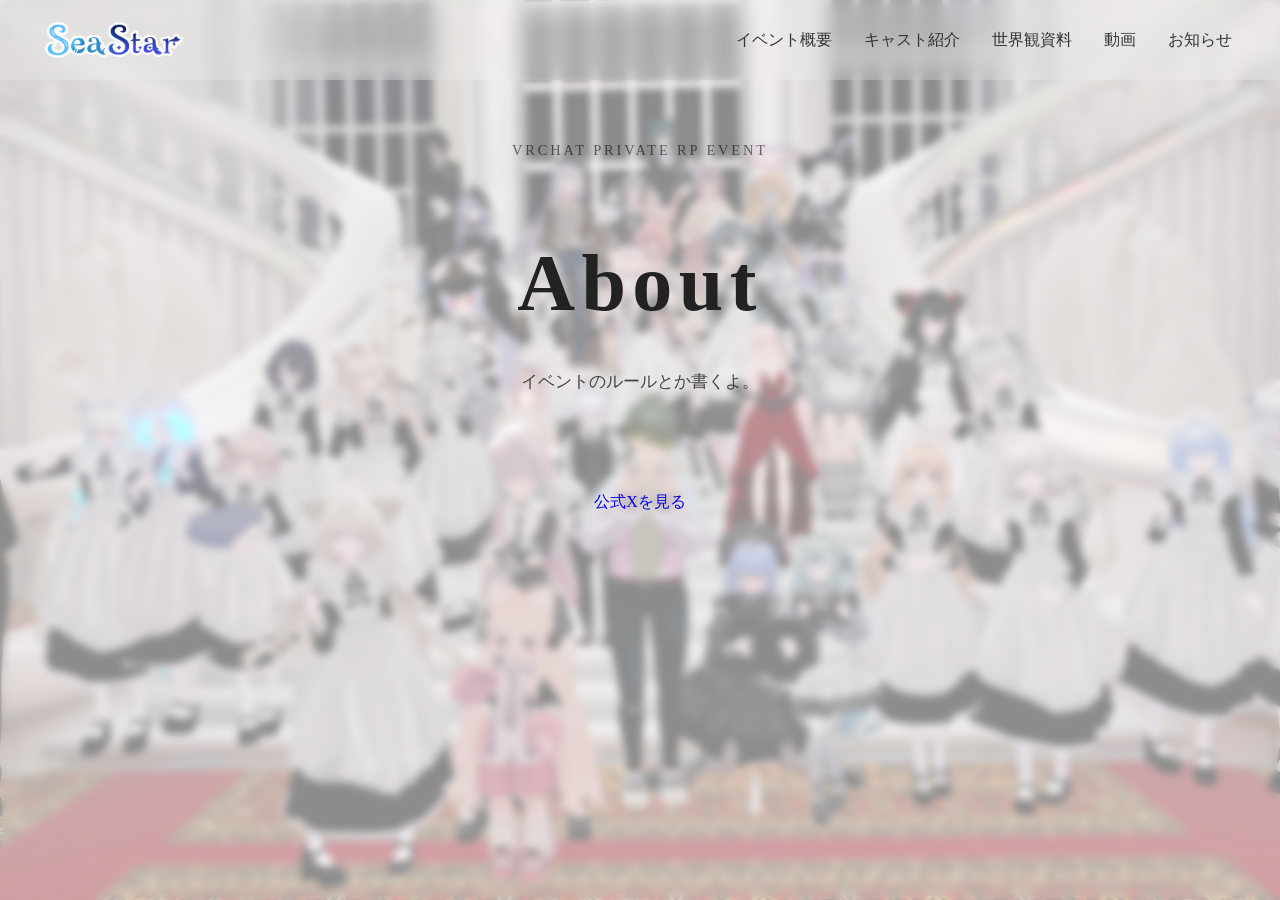
==== about.html @ 802ead3b "仮ページ追加" ====
<!doctype html>
<html lang="ja">
  <head>
    <meta charset="UTF-8" />
    <meta name="viewport" content="width=device-width, initial-scale=1.0" />

    <title>About | SeaStar</title>

    <link rel="stylesheet" href="css/style.css" />
    <link rel="stylesheet" href="css/header.css" />
    <link rel="stylesheet" href="css/button.css" />
    <link rel="stylesheet" href="css/info.css" />
  </head>

  <body>
    <!-- Header -->
    <header id="header"></header>

    <!-- Info -->
    <section class="info">
      <div class="info__overlay">
        <div class="info__content">
          <p class="info__catch">VRChat Private RP Event</p>

          <h1 class="info__title">About</h1>

          <p class="info__description">イベントのルールとか書くよ。</p>

          <div class="info__post">
            <blockquote class="twitter-tweet">
              <a href="https://x.com/VRC_SeaStar/status/投稿ID"></a>
            </blockquote>
          </div>

          <div class="info__button">
            <a
              href="https://x.com/VRC_SeaStar"
              class="button"
              target="_blank"
              rel="noopener noreferrer"
            >
              公式Xを見る
            </a>
          </div>
        </div>
      </div>
    </section>

    <script src="js/load-header.js"></script>
  </body>
</html>
---- css/style.css ----
@charset "UTF-8";
*,
*::before,
*::after {
  box-sizing: border-box;
}

body {
  margin: 0;
}

.hero {
  min-height: 100vh;
  min-height: 100svh;
  position: relative;
  overflow: hidden;
  display: flex;
  justify-content: center;
  align-items: center;
  /* 背景画像 */
}
.hero::before {
  content: "";
  position: absolute;
  inset: 0;
  background: url("../assets/back.png") center center/cover no-repeat;
  transform: scale(1.03);
  filter: brightness(0.95) saturate(0.85);
  will-change: transform;
}
.hero {
  /* 全体に白いベール */
}
.hero::after {
  content: "";
  position: absolute;
  inset: 0;
  background: linear-gradient(to bottom, rgba(255, 255, 255, 0.28), rgba(255, 255, 255, 0.18), rgba(255, 255, 255, 0.28));
  z-index: 0;
}
.hero__overlay {
  position: relative;
  z-index: 1;
  width: 100%;
  height: 100%;
  display: flex;
  justify-content: center;
  align-items: center;
  padding: clamp(1.5rem, 4vw, 3rem);
  background: rgba(255, 255, 255, 0.08);
}
.hero {
  /* ガラスカード */
}
.hero__content {
  width: min(90%, 760px);
  text-align: center;
  padding: clamp(2rem, 5vw, 4rem);
  border-radius: 28px;
  background: rgba(255, 255, 255, 0.35);
  backdrop-filter: blur(4px);
  -webkit-backdrop-filter: blur(4px);
  border: 1px solid rgba(255, 255, 255, 0.55);
  box-shadow: 0 20px 60px rgba(0, 0, 0, 0.12), inset 0 1px rgba(255, 255, 255, 0.75);
}
.hero {
  /* キャッチ */
}
.hero__catch {
  margin-bottom: 2rem;
  color: rgba(40, 40, 40, 0.75);
  font-size: clamp(0.8rem, 1.5vw, 1rem);
  letter-spacing: 0.35em;
  text-transform: uppercase;
}
.hero {
  /* ロゴ */
}
.hero__logo {
  display: block;
  width: min(100%, 600px);
  margin: 0 auto 2rem;
  height: auto;
  -o-object-fit: contain;
     object-fit: contain;
  filter: drop-shadow(0 10px 25px rgba(0, 0, 0, 0.18));
}
.hero {
  /* 説明 */
}
.hero__description {
  margin-bottom: 3rem;
  color: #444;
  font-size: clamp(1rem, 2vw, 1.25rem);
  line-height: 2;
  font-weight: 500;
}
.hero {
  /* ボタン */
}
.hero__buttons {
  display: flex;
  justify-content: center;
  gap: 1rem;
  flex-wrap: wrap;
}
@media (max-width: 600px) {
  .hero__buttons {
    flex-direction: column;
    align-items: center;
  }
}
.hero {
  /* Scroll */
}
.hero__scroll {
  position: absolute;
  left: 50%;
  bottom: 2rem;
  transform: translateX(-50%);
  color: rgba(255, 255, 255, 0.95);
  font-size: 0.8rem;
  letter-spacing: 0.35em;
  text-transform: uppercase;
  text-shadow: 0 2px 10px rgba(0, 0, 0, 0.2);
  z-index: 2;
  animation: float 2.5s ease-in-out infinite;
}

@keyframes float {
  0%, 100% {
    transform: translate(-50%, 0);
  }
  50% {
    transform: translate(-50%, 8px);
  }
}
@media (max-width: 768px) {
  .hero__content {
    width: 92%;
    padding: 2rem;
    border-radius: 20px;
  }
  .hero__logo {
    width: min(100%, 320px);
  }
  .hero__description {
    line-height: 1.8;
  }
  .hero__scroll {
    bottom: 1rem;
  }
}/*# sourceMappingURL=style.css.map */
---- css/header.css ----
.header {
  position: fixed;
  top: 0;
  left: 0;
  width: 100%;
  height: 80px;
  padding: 0 3rem 0 0rem;
  display: flex;
  justify-content: space-between;
  align-items: center;
  z-index: 10;
  background: rgba(255, 255, 255, 0.2);
  backdrop-filter: blur(10px);
}
.header__logo {
  display: flex;
  align-items: center;
  height: 80px;
  overflow: hidden;
  text-decoration: none;
}
.header__logo img {
  width: 220px;
  height: auto;
  display: block;
}
.header__nav ul {
  display: flex;
  gap: 2rem;
  margin: 0;
  padding: 0;
  list-style: none;
}
.header__nav a {
  color: #333;
  text-decoration: none;
  transition: 0.3s;
}
.header__nav a:hover {
  opacity: 0.6;
}
.header__menu {
  display: none;
  width: 40px;
  height: 40px;
  padding: 0;
  border: none;
  background: none;
  flex-direction: column;
  justify-content: center;
  align-items: center;
  gap: 6px;
  cursor: pointer;
}
.header__menu span {
  display: block;
  width: 28px;
  height: 2px;
  background: #333;
  transition: 0.3s;
}

@media (max-width: 768px) {
  .header {
    padding: 0 1rem;
  }
  .header__nav {
    display: block;
    position: absolute;
    top: 0;
    right: 0;
    width: 260px;
    height: 100vh;
    background: rgba(255, 255, 255, 0.95);
    backdrop-filter: blur(10px);
    transform: translateX(100%);
    transition: transform 0.3s ease;
    z-index: 9;
  }
  .header__nav.is-open {
    transform: translateX(0);
  }
  .header__nav ul {
    display: flex;
    flex-direction: column;
    gap: 0;
    margin: 80px 0 0;
    padding: 0;
  }
  .header__nav li {
    text-align: left;
  }
  .header__nav a {
    display: block;
    padding: 1rem 2rem;
  }
  .header__menu {
    display: flex;
    z-index: 11;
  }
}/*# sourceMappingURL=header.css.map */
---- css/button.css ----
.button {
  display: inline-flex;
  align-items: center;
  justify-content: center;
  min-width: 180px;
  padding: 0.9rem 2rem;
  border-radius: 999px;
  text-decoration: none;
  transition: transform 0.25s ease, opacity 0.25s ease;
  min-height: 44px;
}
.button--primary {
  background: #ffffff;
  color: #111;
}
.button--primary:hover {
  transform: translateY(-2px);
}
@media (max-width: 600px) {
  .button {
    width: 100%;
    max-width: 320px;
    min-width: unset;
  }
  .button:active {
    transform: scale(0.98);
  }
  .button--primary:hover {
    transform: none;
  }
}/*# sourceMappingURL=button.css.map */
---- css/info.css ----
*,
*::before,
*::after {
  box-sizing: border-box;
}

body {
  margin: 0;
}

.info {
  min-height: 100vh;
  min-height: 100svh;
  position: relative;
  background: url("../assets/back.png") center/cover no-repeat fixed;
}
.info__overlay {
  min-height: inherit;
  display: flex;
  justify-content: center;
  background: rgba(255, 255, 255, 0.55);
  backdrop-filter: blur(4px);
}
.info__content {
  width: min(1200px, 92%);
  padding: 8rem 0;
  display: flex;
  flex-direction: column;
  align-items: center;
}
.info__catch {
  margin-bottom: 0.75rem;
  font-size: 0.9rem;
  font-weight: 500;
  letter-spacing: 0.2em;
  text-transform: uppercase;
  color: rgba(0, 0, 0, 0.55);
}
.info__title {
  margin-bottom: 1.25rem;
  font-size: clamp(2.8rem, 7vw, 5rem);
  font-weight: 700;
  letter-spacing: 0.08em;
  color: #222;
}
.info__description {
  max-width: 640px;
  margin-bottom: 4rem;
  font-size: 1.05rem;
  line-height: 1.9;
  text-align: center;
  color: rgba(0, 0, 0, 0.7);
}
.info__timeline {
  width: 100%;
  max-width: 720px;
  padding: 2rem;
  border: 1px solid rgba(255, 255, 255, 0.6);
  border-radius: 24px;
  background: rgba(255, 255, 255, 0.45);
  backdrop-filter: blur(18px);
  -webkit-backdrop-filter: blur(18px);
  box-shadow: 0 12px 40px rgba(0, 0, 0, 0.08);
  display: flex;
  justify-content: center;
}
.info .twitter-timeline {
  width: 100% !important;
}

@media (max-width: 768px) {
  .info__post {
    width: 100%;
    max-width: 560px;
    display: flex;
    justify-content: center;
  }
  .info__button {
    margin-top: 2rem;
  }
  .info .twitter-tweet {
    width: 100% !important;
  }
}/*# sourceMappingURL=info.css.map */
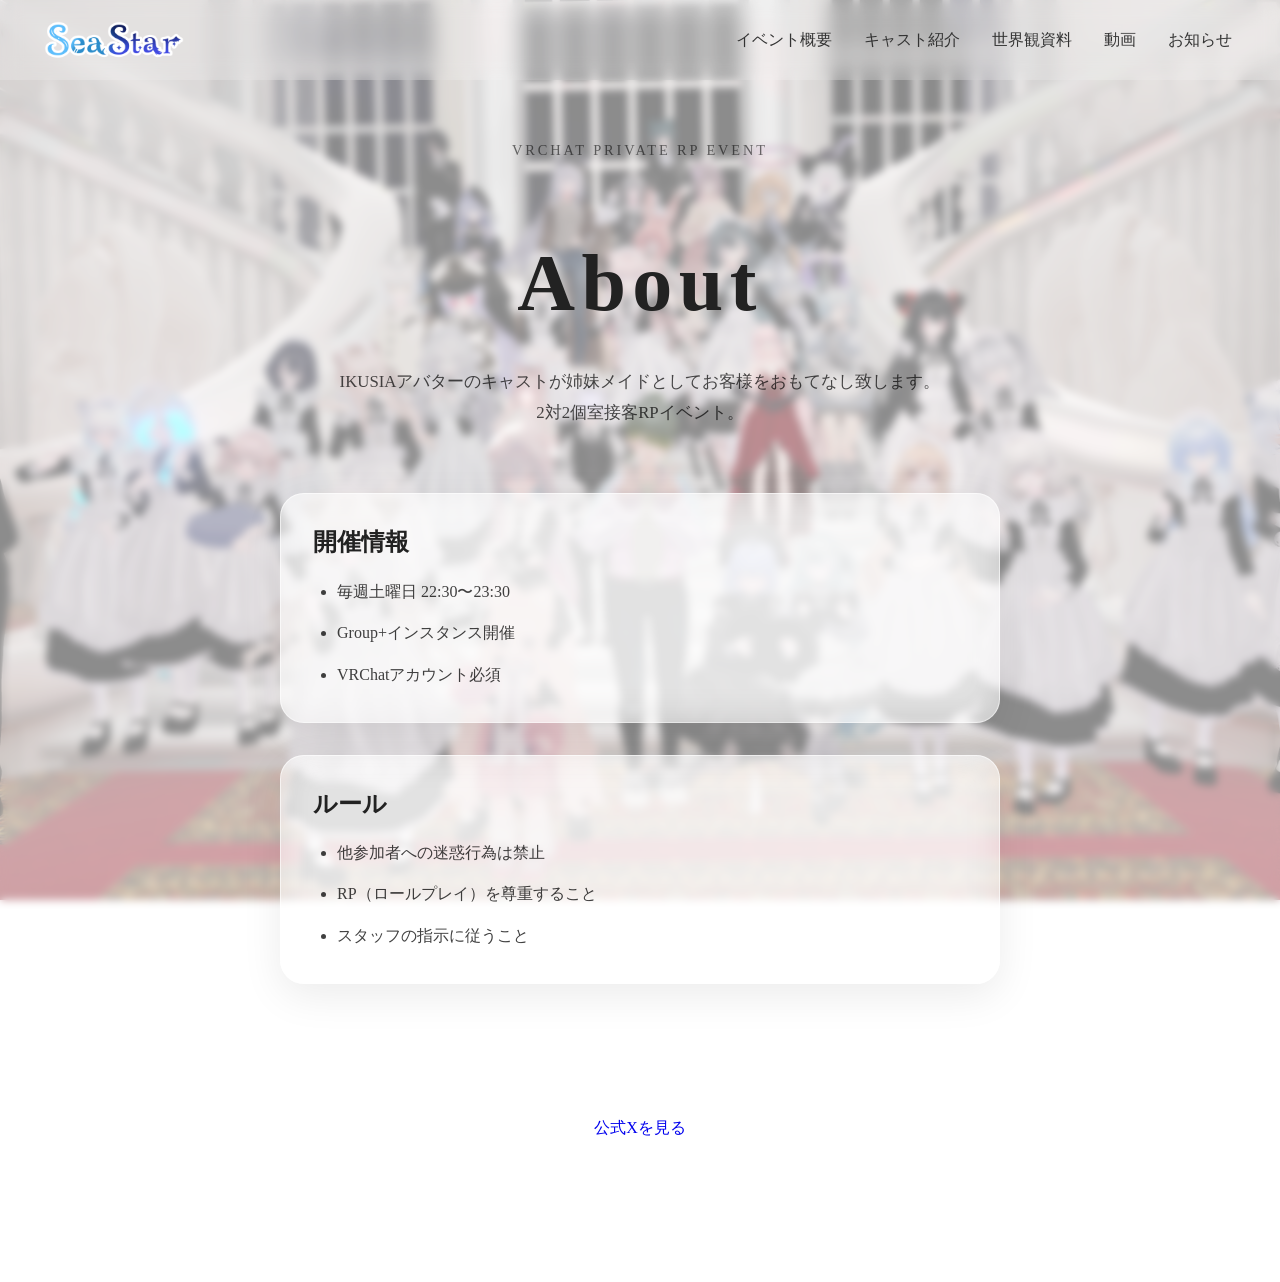
==== commit 874e7d66: "1期生追加 微修正" ====
--- a/about.html
+++ b/about.html
@@ -9,30 +9,53 @@
     <link rel="stylesheet" href="css/style.css" />
     <link rel="stylesheet" href="css/header.css" />
     <link rel="stylesheet" href="css/button.css" />
-    <link rel="stylesheet" href="css/info.css" />
+    <link rel="stylesheet" href="css/about.css" />
   </head>
 
   <body>
-    <!-- Header -->
     <header id="header"></header>
 
-    <!-- Info -->
-    <section class="info">
-      <div class="info__overlay">
-        <div class="info__content">
-          <p class="info__catch">VRChat Private RP Event</p>
+    <section class="about">
+      <div class="about__overlay">
+        <div class="about__content">
+          <p class="about__catch">VRChat Private RP Event</p>
 
-          <h1 class="info__title">About</h1>
+          <h1 class="about__title">About</h1>
 
-          <p class="info__description">イベントのルールとか書くよ。</p>
+          <p class="about__description">
+            IKUSIAアバターのキャストが姉妹メイドとしてお客様をおもてなし致します。<br />
+            2対2個室接客RPイベント。
+          </p>
 
-          <div class="info__post">
+          <!-- 開催情報 -->
+          <div class="about__block">
+            <h2>開催情報</h2>
+            <ul>
+              <li>毎週土曜日 22:30〜23:30</li>
+              <li>Group+インスタンス開催</li>
+              <li>VRChatアカウント必須</li>
+            </ul>
+          </div>
+
+          <!-- ルール -->
+          <div class="about__block">
+            <h2>ルール</h2>
+            <ul>
+              <li>他参加者への迷惑行為は禁止</li>
+              <li>RP（ロールプレイ）を尊重すること</li>
+              <li>スタッフの指示に従うこと</li>
+            </ul>
+          </div>
+
+          <!-- X埋め込み -->
+          <div class="about__post">
             <blockquote class="twitter-tweet">
               <a href="https://x.com/VRC_SeaStar/status/投稿ID"></a>
             </blockquote>
           </div>
 
-          <div class="info__button">
+          <!-- ボタン -->
+          <div class="about__button">
             <a
               href="https://x.com/VRC_SeaStar"
               class="button"
--- a/css/about.css
+++ b/css/about.css
@@ -0,0 +1,129 @@
+*,
+*::before,
+*::after {
+  box-sizing: border-box;
+}
+
+body {
+  margin: 0;
+}
+
+.about {
+  min-height: 100vh;
+  min-height: 100svh;
+  position: relative;
+  background: url("../assets/back.png") center/cover no-repeat fixed;
+}
+.about__overlay {
+  min-height: inherit;
+  display: flex;
+  justify-content: center;
+  background: rgba(255, 255, 255, 0.55);
+  backdrop-filter: blur(4px);
+}
+.about__content {
+  width: min(1200px, 92%);
+  padding: 8rem 0;
+  display: flex;
+  flex-direction: column;
+  align-items: center;
+}
+.about__catch {
+  margin-bottom: 0.75rem;
+  font-size: 0.9rem;
+  font-weight: 500;
+  letter-spacing: 0.2em;
+  text-transform: uppercase;
+  color: rgba(0, 0, 0, 0.55);
+}
+.about__title {
+  margin-bottom: 1.25rem;
+  font-size: clamp(2.8rem, 7vw, 5rem);
+  font-weight: 700;
+  letter-spacing: 0.08em;
+  color: #222;
+}
+.about__description {
+  max-width: 640px;
+  margin-bottom: 4rem;
+  font-size: 1.05rem;
+  line-height: 1.9;
+  text-align: center;
+  color: rgba(0, 0, 0, 0.7);
+}
+.about__block {
+  width: 100%;
+  max-width: 720px;
+  margin-bottom: 2rem;
+  padding: 2rem;
+  border: 1px solid rgba(255, 255, 255, 0.6);
+  border-radius: 24px;
+  background: rgba(255, 255, 255, 0.45);
+  backdrop-filter: blur(18px);
+  -webkit-backdrop-filter: blur(18px);
+  box-shadow: 0 12px 40px rgba(0, 0, 0, 0.08);
+}
+.about__block h2 {
+  margin: 0 0 1.2rem;
+  font-size: 1.5rem;
+  color: #222;
+}
+.about__block ul {
+  margin: 0;
+  padding-left: 1.5rem;
+}
+.about__block ul li {
+  margin-bottom: 0.8rem;
+  line-height: 1.8;
+  color: rgba(0, 0, 0, 0.75);
+}
+.about__block ul li:last-child {
+  margin-bottom: 0;
+}
+.about__post {
+  width: 100%;
+  max-width: 720px;
+  margin-top: 1rem;
+  display: flex;
+  justify-content: center;
+}
+.about__button {
+  margin-top: 2.5rem;
+}
+.about .twitter-tweet,
+.about .twitter-timeline {
+  width: 100% !important;
+}
+
+@media (max-width: 768px) {
+  .about__content {
+    padding: 6rem 0 4rem;
+  }
+  .about__description {
+    margin-bottom: 3rem;
+    font-size: 1rem;
+    line-height: 1.8;
+  }
+  .about__block {
+    padding: 1.5rem;
+  }
+  .about__block h2 {
+    font-size: 1.3rem;
+  }
+  .about__block ul {
+    padding-left: 1.25rem;
+  }
+  .about__block ul li {
+    font-size: 0.95rem;
+  }
+  .about__post {
+    width: 100%;
+    max-width: 560px;
+  }
+  .about__button {
+    margin-top: 2rem;
+  }
+  .about .twitter-tweet {
+    width: 100% !important;
+  }
+}/*# sourceMappingURL=about.css.map */
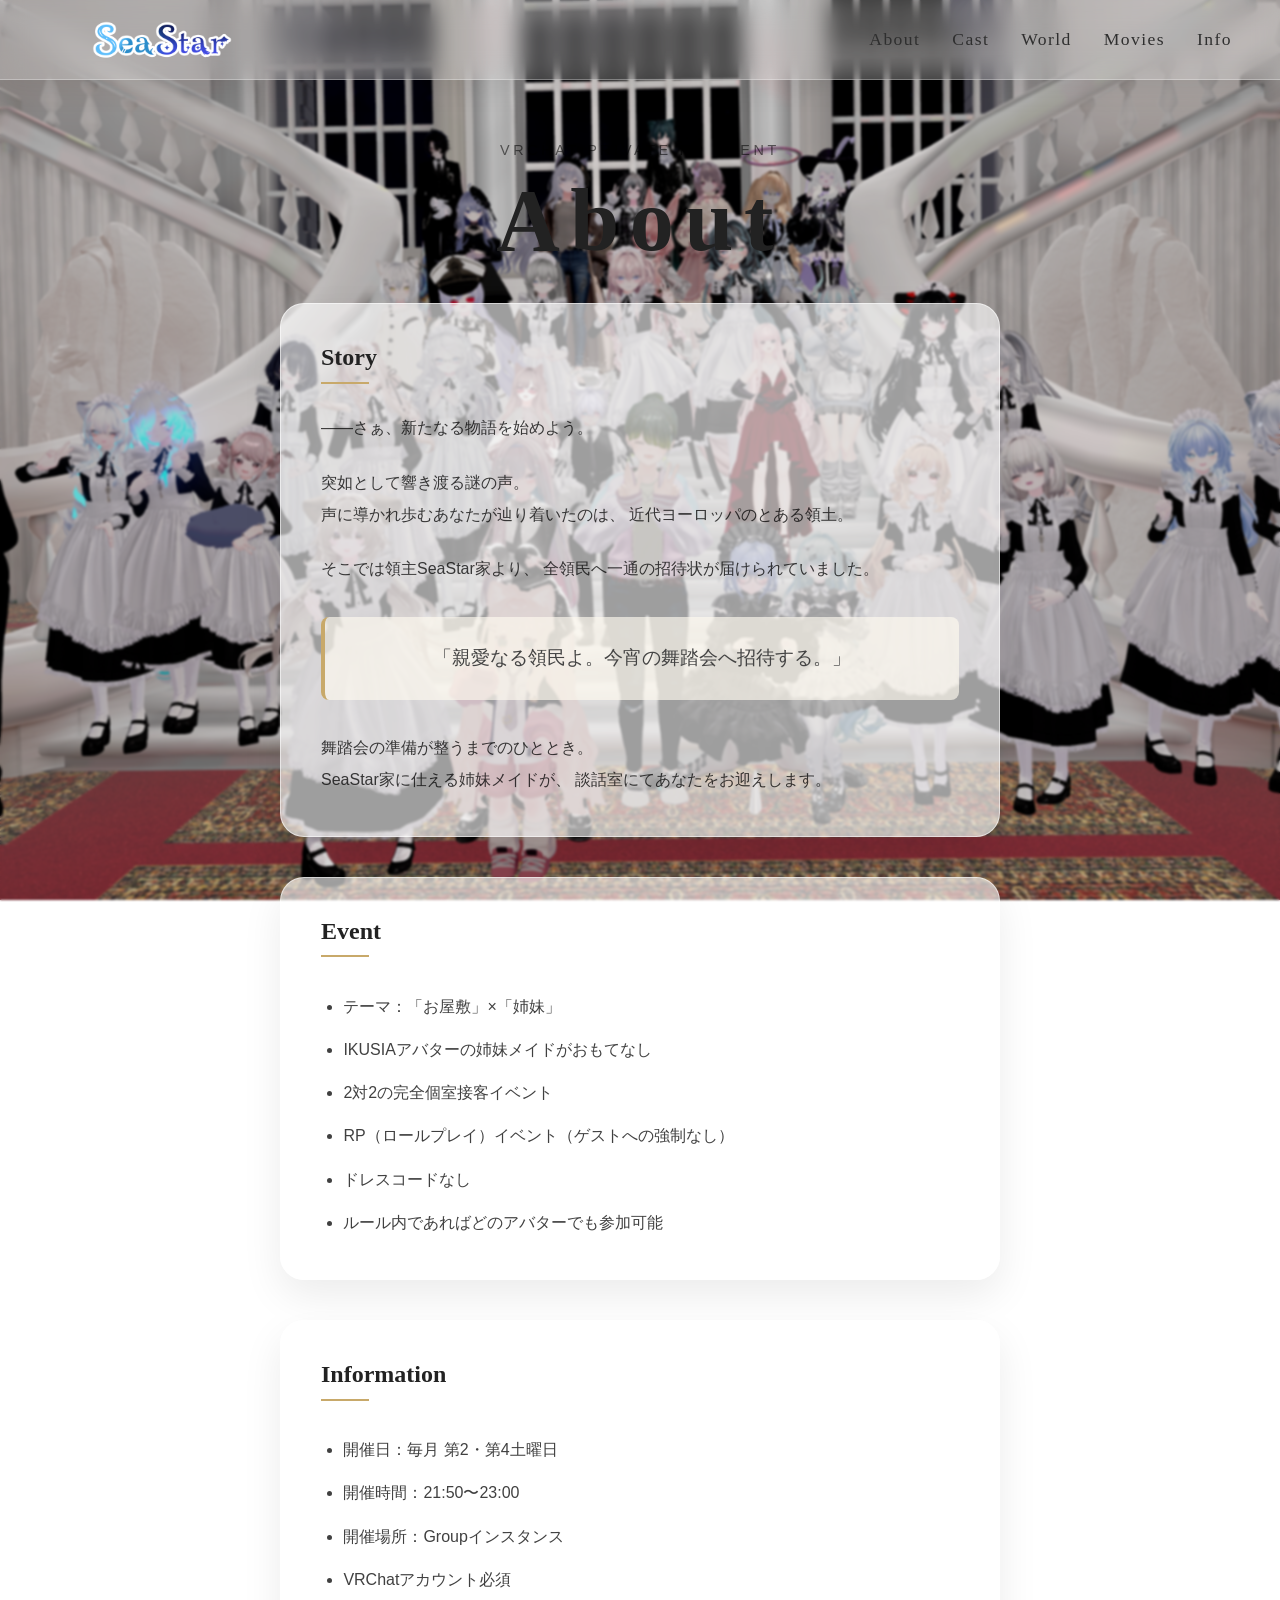
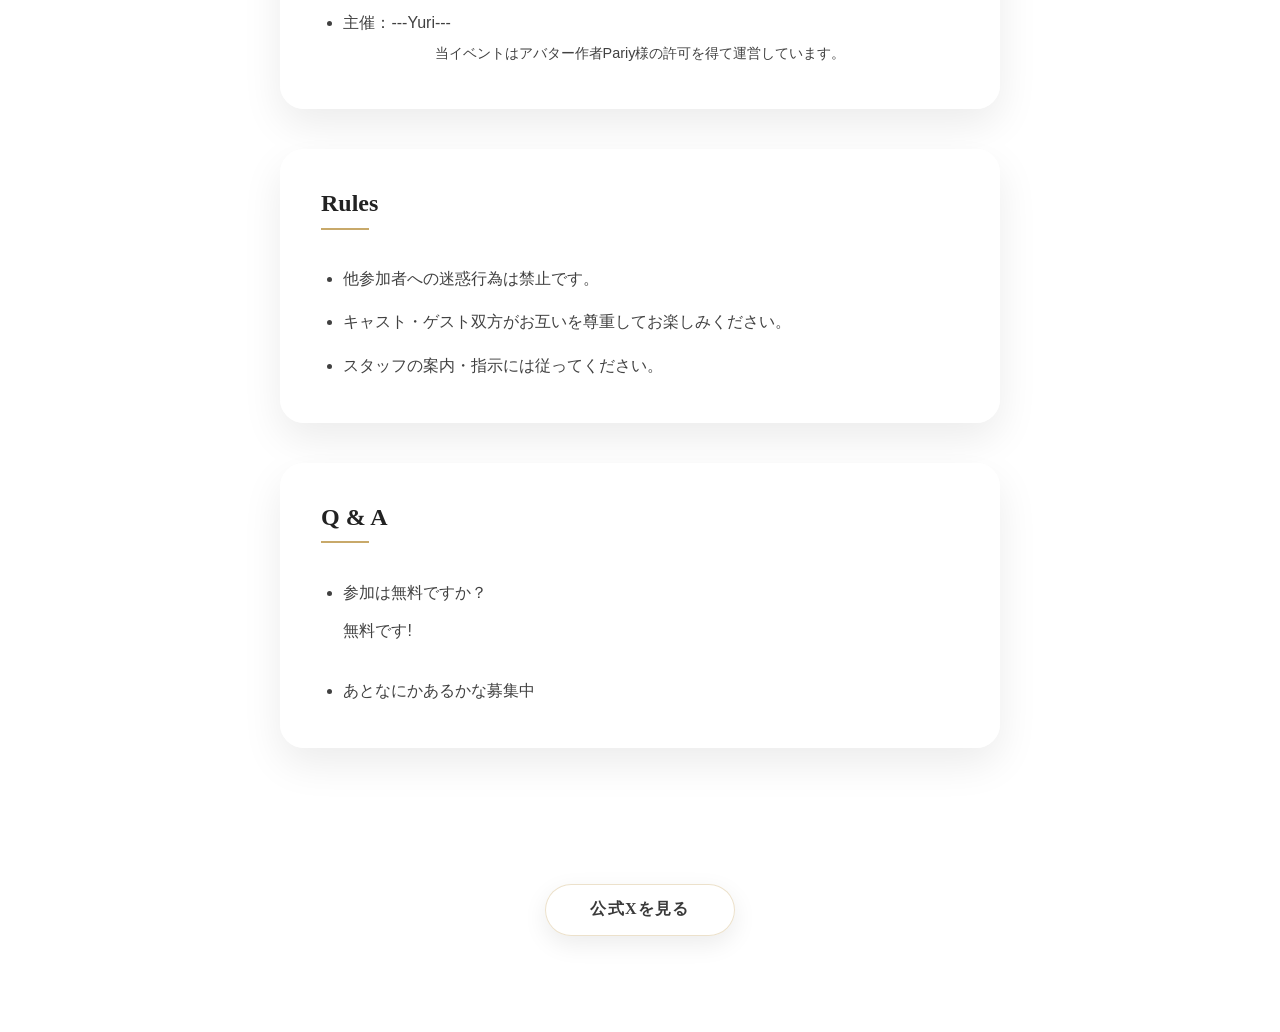
==== commit a875874f: "レイアウト修正,About書き込み" ====
--- a/about.html
+++ b/about.html
@@ -6,7 +6,7 @@
 
     <title>About | SeaStar</title>
 
-    <link rel="stylesheet" href="css/style.css" />
+    <!-- <link rel="stylesheet" href="css/style.css" /> -->
     <link rel="stylesheet" href="css/header.css" />
     <link rel="stylesheet" href="css/button.css" />
     <link rel="stylesheet" href="css/about.css" />
@@ -22,28 +22,87 @@
 
           <h1 class="about__title">About</h1>
 
-          <p class="about__description">
-            IKUSIAアバターのキャストが姉妹メイドとしてお客様をおもてなし致します。<br />
-            2対2個室接客RPイベント。
-          </p>
+          <!-- <p class="about__description">
+            お屋敷で紡がれる、一夜限りの物語。<br />
+            IKUSIAアバターの姉妹メイドが、あなたを特別なおもてなしへご案内します。
+          </p> -->
 
-          <!-- 開催情報 -->
+          <!-- Story -->
           <div class="about__block">
-            <h2>開催情報</h2>
+            <h2>Story</h2>
+
+            <p>――さぁ、新たなる物語を始めよう。</p>
+
+            <p>
+              突如として響き渡る謎の声。<br />
+              声に導かれ歩むあなたが辿り着いたのは、
+              近代ヨーロッパのとある領土。
+            </p>
+
+            <p>
+              そこでは領主SeaStar家より、
+              全領民へ一通の招待状が届けられていました。
+            </p>
+
+            <blockquote>
+              「親愛なる領民よ。今宵の舞踏会へ招待する。」
+            </blockquote>
+
+            <p>
+              舞踏会の準備が整うまでのひととき。<br />
+              SeaStar家に仕える姉妹メイドが、 談話室にてあなたをお迎えします。
+            </p>
+          </div>
+
+          <!-- Event -->
+          <div class="about__block">
+            <h2>Event</h2>
+
             <ul>
-              <li>毎週土曜日 22:30〜23:30</li>
-              <li>Group+インスタンス開催</li>
-              <li>VRChatアカウント必須</li>
+              <li>テーマ：「お屋敷」×「姉妹」</li>
+              <li>IKUSIAアバターの姉妹メイドがおもてなし</li>
+              <li>2対2の完全個室接客イベント</li>
+              <li>RP（ロールプレイ）イベント（ゲストへの強制なし）</li>
+              <li>ドレスコードなし</li>
+              <li>ルール内であればどのアバターでも参加可能</li>
             </ul>
           </div>
 
-          <!-- ルール -->
+          <!-- Information -->
           <div class="about__block">
-            <h2>ルール</h2>
+            <h2>Information</h2>
+
             <ul>
-              <li>他参加者への迷惑行為は禁止</li>
-              <li>RP（ロールプレイ）を尊重すること</li>
-              <li>スタッフの指示に従うこと</li>
+              <li>開催日：毎月 第2・第4土曜日</li>
+              <li>開催時間：21:50〜23:00</li>
+              <li>開催場所：Groupインスタンス</li>
+              <li>VRChatアカウント必須</li>
+              <li>主催：---Yuri---</li>
+            </ul>
+
+            <p class="about__note">
+              当イベントはアバター作者Pariy様の許可を得て運営しています。
+            </p>
+          </div>
+
+          <!-- Rules -->
+          <div class="about__block">
+            <h2>Rules</h2>
+
+            <ul>
+              <li>他参加者への迷惑行為は禁止です。</li>
+              <li>キャスト・ゲスト双方がお互いを尊重してお楽しみください。</li>
+              <li>スタッフの案内・指示には従ってください。</li>
+            </ul>
+          </div>
+
+          <div class="about__block">
+            <h2>Q & A</h2>
+
+            <ul>
+              <li>参加は無料ですか？</li>
+              <p>無料です!</p>
+              <li>あとなにかあるかな募集中</li>
             </ul>
           </div>
 
--- a/css/style.css
+++ b/css/style.css
@@ -10,83 +10,72 @@
 }
 
 .hero {
-  min-height: 100vh;
-  min-height: 100svh;
   position: relative;
   overflow: hidden;
   display: flex;
   justify-content: center;
   align-items: center;
-  /* 背景画像 */
+  min-height: 100vh;
+  min-height: 100svh;
 }
 .hero::before {
   content: "";
   position: absolute;
   inset: 0;
-  background: url("../assets/back.png") center center/cover no-repeat;
+  background: url("../assets/back.png") center/cover no-repeat;
   transform: scale(1.03);
   filter: brightness(0.95) saturate(0.85);
   will-change: transform;
 }
 .hero {
-  /* 全体に白いベール */
+  /* Aboutと合わせて少し暗めに */
 }
 .hero::after {
   content: "";
   position: absolute;
   inset: 0;
-  background: linear-gradient(to bottom, rgba(255, 255, 255, 0.28), rgba(255, 255, 255, 0.18), rgba(255, 255, 255, 0.28));
+  background: linear-gradient(to bottom, rgba(250, 249, 246, 0.32), rgba(250, 249, 246, 0.2), rgba(250, 249, 246, 0.32));
   z-index: 0;
 }
 .hero__overlay {
   position: relative;
   z-index: 1;
-  width: 100%;
-  height: 100%;
   display: flex;
   justify-content: center;
   align-items: center;
+  width: 100%;
+  min-height: inherit;
   padding: clamp(1.5rem, 4vw, 3rem);
-  background: rgba(255, 255, 255, 0.08);
-}
-.hero {
-  /* ガラスカード */
 }
 .hero__content {
-  width: min(90%, 760px);
+  width: 90%;
+  max-width: 920px;
+  padding: clamp(2rem, 5vw, 4rem);
   text-align: center;
-  padding: clamp(2rem, 5vw, 4rem);
   border-radius: 28px;
-  background: rgba(255, 255, 255, 0.35);
-  backdrop-filter: blur(4px);
-  -webkit-backdrop-filter: blur(4px);
-  border: 1px solid rgba(255, 255, 255, 0.55);
-  box-shadow: 0 20px 60px rgba(0, 0, 0, 0.12), inset 0 1px rgba(255, 255, 255, 0.75);
-}
-.hero {
-  /* キャッチ */
+  background: rgba(255, 255, 255, 0.28);
+  backdrop-filter: blur(5px);
+  -webkit-backdrop-filter: blur(5px);
+  border: 1px solid rgba(255, 255, 255, 0.45);
+  box-shadow: 0 20px 60px rgba(0, 0, 0, 0.1), inset 0 1px rgba(255, 255, 255, 0.6);
 }
 .hero__catch {
   margin-bottom: 2rem;
-  color: rgba(40, 40, 40, 0.75);
+  color: rgba(40, 40, 40, 0.72);
   font-size: clamp(0.8rem, 1.5vw, 1rem);
   letter-spacing: 0.35em;
   text-transform: uppercase;
 }
-.hero {
-  /* ロゴ */
+.hero__title {
+  margin: 0;
 }
 .hero__logo {
   display: block;
-  width: min(100%, 600px);
+  width: 100%;
+  max-width: 700px;
+  height: auto;
   margin: 0 auto 2rem;
-  height: auto;
-  -o-object-fit: contain;
-     object-fit: contain;
   filter: drop-shadow(0 10px 25px rgba(0, 0, 0, 0.18));
-}
-.hero {
-  /* 説明 */
 }
 .hero__description {
   margin-bottom: 3rem;
@@ -95,23 +84,49 @@
   line-height: 2;
   font-weight: 500;
 }
-.hero {
-  /* ボタン */
+.hero__menu {
+  width: 100%;
+  max-width: 640px;
+  margin: 0 auto;
 }
-.hero__buttons {
-  display: flex;
+.hero__main-link {
+  display: inline-block;
+  margin-bottom: 1.5rem;
+  color: #222;
+  font-family: "Shippori Mincho", serif;
+  font-size: clamp(1.2rem, 2vw, 1.5rem);
+  font-weight: 600;
+  letter-spacing: 0.12em;
+  text-decoration: none;
+  transition: color 0.25s ease, transform 0.25s ease;
+}
+.hero__main-link:hover {
+  color: #3b74c9;
+  transform: translateY(-2px);
+}
+.hero__divider {
+  width: 140px;
+  height: 1px;
+  margin: 0 auto 2rem;
+  background: linear-gradient(to right, transparent, #c8a96a, transparent);
+}
+.hero__links {
+  display: grid;
+  grid-template-columns: repeat(2, auto);
   justify-content: center;
-  gap: 1rem;
-  flex-wrap: wrap;
+  gap: 1.2rem 3rem;
 }
-@media (max-width: 600px) {
-  .hero__buttons {
-    flex-direction: column;
-    align-items: center;
-  }
+.hero__links a {
+  color: rgba(0, 0, 0, 0.72);
+  font-size: 1rem;
+  font-weight: 500;
+  letter-spacing: 0.08em;
+  text-decoration: none;
+  transition: color 0.25s ease, transform 0.25s ease;
 }
-.hero {
-  /* Scroll */
+.hero__links a:hover {
+  color: #3b74c9;
+  transform: translateY(-2px);
 }
 .hero__scroll {
   position: absolute;
@@ -141,11 +156,16 @@
     padding: 2rem;
     border-radius: 20px;
   }
-  .hero__logo {
-    width: min(100%, 320px);
-  }
   .hero__description {
     line-height: 1.8;
+  }
+  .hero__buttons {
+    flex-direction: column;
+    align-items: center;
+  }
+  .hero__buttons .button {
+    width: 100%;
+    max-width: 320px;
   }
   .hero__scroll {
     bottom: 1rem;
--- a/css/header.css
+++ b/css/header.css
@@ -4,13 +4,23 @@
   left: 0;
   width: 100%;
   height: 80px;
-  padding: 0 3rem 0 0rem;
+  padding: 0 3rem;
   display: flex;
   justify-content: space-between;
   align-items: center;
-  z-index: 10;
-  background: rgba(255, 255, 255, 0.2);
-  backdrop-filter: blur(10px);
+  z-index: 1000;
+  background: rgba(255, 255, 255, 0.22);
+  backdrop-filter: blur(12px);
+  -webkit-backdrop-filter: blur(12px);
+  border-bottom: 1px solid rgba(255, 255, 255, 0.3);
+  box-shadow: 0 8px 30px rgba(0, 0, 0, 0.08);
+}
+.header__inner {
+  width: min(1200px, 100%);
+  margin: 0 auto;
+  display: flex;
+  justify-content: space-between;
+  align-items: center;
 }
 .header__logo {
   display: flex;
@@ -20,32 +30,63 @@
   text-decoration: none;
 }
 .header__logo img {
+  display: block;
   width: 220px;
   height: auto;
-  display: block;
 }
 .header__nav ul {
   display: flex;
+  align-items: center;
   gap: 2rem;
   margin: 0;
   padding: 0;
   list-style: none;
 }
+.header__nav li {
+  margin: 0;
+}
 .header__nav a {
-  color: #333;
+  position: relative;
+  display: inline-block;
+  color: #2f2f2f;
+  font-family: "Shippori Mincho", serif;
+  font-size: 1.1rem;
+  font-weight: 500;
+  letter-spacing: 0.08em;
   text-decoration: none;
-  transition: 0.3s;
+  transition: color 0.25s ease, opacity 0.25s ease;
+}
+.header__nav a::after {
+  content: "";
+  position: absolute;
+  left: 0;
+  bottom: -0.45rem;
+  width: 100%;
+  height: 2px;
+  background: #c8a96a;
+  transform: scaleX(0);
+  transform-origin: center;
+  transition: transform 0.25s ease;
 }
 .header__nav a:hover {
-  opacity: 0.6;
+  color: #8b6b35;
+}
+.header__nav a:hover::after {
+  transform: scaleX(1);
+}
+.header__nav a.is-active {
+  color: #8b6b35;
+}
+.header__nav a.is-active::after {
+  transform: scaleX(1);
 }
 .header__menu {
   display: none;
-  width: 40px;
-  height: 40px;
+  width: 44px;
+  height: 44px;
   padding: 0;
   border: none;
-  background: none;
+  background: transparent;
   flex-direction: column;
   justify-content: center;
   align-items: center;
@@ -56,13 +97,17 @@
   display: block;
   width: 28px;
   height: 2px;
+  border-radius: 999px;
   background: #333;
-  transition: 0.3s;
+  transition: 0.25s;
 }
 
 @media (max-width: 768px) {
   .header {
     padding: 0 1rem;
+  }
+  .header__logo img {
+    width: 180px;
   }
   .header__nav {
     display: block;
@@ -71,8 +116,9 @@
     right: 0;
     width: 260px;
     height: 100vh;
-    background: rgba(255, 255, 255, 0.95);
-    backdrop-filter: blur(10px);
+    background: rgba(255, 255, 255, 0.92);
+    backdrop-filter: blur(12px);
+    -webkit-backdrop-filter: blur(12px);
     transform: translateX(100%);
     transition: transform 0.3s ease;
     z-index: 9;
@@ -83,16 +129,29 @@
   .header__nav ul {
     display: flex;
     flex-direction: column;
+    align-items: stretch;
     gap: 0;
     margin: 80px 0 0;
     padding: 0;
   }
   .header__nav li {
-    text-align: left;
+    margin: 0;
   }
   .header__nav a {
     display: block;
     padding: 1rem 2rem;
+    font-family: "Shippori Mincho", serif;
+    font-size: 1rem;
+    font-weight: 500;
+    letter-spacing: 0.08em;
+    color: #333;
+  }
+  .header__nav a::after {
+    display: none;
+  }
+  .header__nav a:hover {
+    background: rgba(200, 169, 106, 0.08);
+    color: #8b6b35;
   }
   .header__menu {
     display: flex;
--- a/css/button.css
+++ b/css/button.css
@@ -1,31 +1,46 @@
 .button {
   display: inline-flex;
+  justify-content: center;
   align-items: center;
-  justify-content: center;
-  min-width: 180px;
+  min-width: 190px;
+  min-height: 52px;
   padding: 0.9rem 2rem;
+  border: 1px solid rgba(200, 169, 106, 0.35);
   border-radius: 999px;
+  background: rgba(255, 255, 255, 0.88);
+  color: #3a3a3a;
+  font-family: "Shippori Mincho", serif;
+  font-size: 1rem;
+  font-weight: 600;
+  letter-spacing: 0.08em;
   text-decoration: none;
-  transition: transform 0.25s ease, opacity 0.25s ease;
-  min-height: 44px;
+  box-shadow: 0 8px 24px rgba(0, 0, 0, 0.08);
+  cursor: pointer;
+  transition: transform 0.25s ease, background 0.25s ease, color 0.25s ease, border-color 0.25s ease, box-shadow 0.25s ease;
+}
+.button:hover {
+  transform: translateY(-3px);
+  background: #ffffff;
+  border-color: #c8a96a;
+  color: #8b6b35;
+  box-shadow: 0 12px 32px rgba(0, 0, 0, 0.12);
+}
+.button:active {
+  transform: translateY(-1px);
 }
 .button--primary {
-  background: #ffffff;
-  color: #111;
+  background: #c8a96a;
+  border-color: #c8a96a;
+  color: #fff;
 }
 .button--primary:hover {
-  transform: translateY(-2px);
+  background: #b8944f;
+  border-color: #b8944f;
+  color: #fff;
 }
 @media (max-width: 600px) {
   .button {
     width: 100%;
     max-width: 320px;
-    min-width: unset;
-  }
-  .button:active {
-    transform: scale(0.98);
-  }
-  .button--primary:hover {
-    transform: none;
   }
 }/*# sourceMappingURL=button.css.map */
--- a/css/about.css
+++ b/css/about.css
@@ -6,79 +6,137 @@
 
 body {
   margin: 0;
+  font-family: "Noto Sans JP", sans-serif;
+}
+
+.about__title,
+.hero__title,
+.about__block h2 {
+  font-family: "Shippori Mincho", serif;
 }
 
 .about {
+  position: relative;
   min-height: 100vh;
   min-height: 100svh;
-  position: relative;
+  overflow: hidden;
+}
+.about::before {
+  content: "";
+  position: absolute;
+  inset: 0;
   background: url("../assets/back.png") center/cover no-repeat fixed;
+  filter: brightness(0.85) saturate(0.85);
+  z-index: -2;
 }
 .about__overlay {
+  position: relative;
+  z-index: 1;
   min-height: inherit;
   display: flex;
   justify-content: center;
-  background: rgba(255, 255, 255, 0.55);
-  backdrop-filter: blur(4px);
+  background: linear-gradient(to bottom, rgba(250, 249, 246, 0.58));
+  backdrop-filter: blur(1px);
 }
 .about__content {
-  width: min(1200px, 92%);
-  padding: 8rem 0;
+  width: 92%;
+  max-width: 960px;
+  padding: 8rem 0 6rem;
   display: flex;
   flex-direction: column;
   align-items: center;
 }
 .about__catch {
   margin-bottom: 0.75rem;
+  color: rgba(0, 0, 0, 0.55);
   font-size: 0.9rem;
   font-weight: 500;
-  letter-spacing: 0.2em;
+  letter-spacing: 0.25em;
   text-transform: uppercase;
-  color: rgba(0, 0, 0, 0.55);
 }
 .about__title {
-  margin-bottom: 1.25rem;
-  font-size: clamp(2.8rem, 7vw, 5rem);
-  font-weight: 700;
-  letter-spacing: 0.08em;
+  margin: 0 0 2rem;
   color: #222;
+  font-size: clamp(3rem, 7vw, 5.5rem);
+  font-weight: 600;
+  letter-spacing: 0.12em;
 }
 .about__description {
   max-width: 640px;
   margin-bottom: 4rem;
+  color: rgba(0, 0, 0, 0.72);
   font-size: 1.05rem;
-  line-height: 1.9;
+  line-height: 2;
   text-align: center;
-  color: rgba(0, 0, 0, 0.7);
 }
 .about__block {
   width: 100%;
   max-width: 720px;
-  margin-bottom: 2rem;
-  padding: 2rem;
-  border: 1px solid rgba(255, 255, 255, 0.6);
+  margin-bottom: 2.5rem;
+  padding: 2.5rem;
+  border: 1px solid rgba(255, 255, 255, 0.55);
   border-radius: 24px;
-  background: rgba(255, 255, 255, 0.45);
-  backdrop-filter: blur(18px);
-  -webkit-backdrop-filter: blur(18px);
-  box-shadow: 0 12px 40px rgba(0, 0, 0, 0.08);
+  background: rgba(255, 255, 255, 0.62);
+  backdrop-filter: blur(8px);
+  -webkit-backdrop-filter: blur(8px);
+  box-shadow: 0 16px 40px rgba(0, 0, 0, 0.08);
 }
 .about__block h2 {
-  margin: 0 0 1.2rem;
+  position: relative;
+  margin: 0 0 1.75rem;
+  padding-bottom: 0.8rem;
+  color: #222;
   font-size: 1.5rem;
-  color: #222;
+  font-weight: 600;
+}
+.about__block h2::after {
+  content: "";
+  position: absolute;
+  left: 0;
+  bottom: 0;
+  width: 48px;
+  height: 2px;
+  background: #c8a96a;
+}
+.about__block p {
+  margin: 0 0 1.4rem;
+  color: rgba(0, 0, 0, 0.75);
+  line-height: 2;
+}
+.about__block p:last-child {
+  margin-bottom: 0;
+}
+.about__block blockquote {
+  margin: 2rem 0;
+  padding: 1.5rem;
+  border-left: 4px solid #c8a96a;
+  border-radius: 8px;
+  background: rgba(255, 250, 240, 0.65);
+  color: #444;
+  font-family: "Shippori Mincho", serif;
+  font-size: 1.2rem;
+  font-style: normal;
+  text-align: center;
+  line-height: 1.8;
 }
 .about__block ul {
   margin: 0;
-  padding-left: 1.5rem;
+  padding-left: 1.4rem;
 }
 .about__block ul li {
-  margin-bottom: 0.8rem;
-  line-height: 1.8;
+  padding: 0.35rem 0;
   color: rgba(0, 0, 0, 0.75);
+  line-height: 2;
 }
 .about__block ul li:last-child {
-  margin-bottom: 0;
+  padding-bottom: 0;
+}
+.about__note {
+  margin-top: 1.75rem;
+  color: rgba(0, 0, 0, 0.55);
+  font-size: 0.9rem;
+  line-height: 1.8;
+  text-align: center;
 }
 .about__post {
   width: 100%;
@@ -88,7 +146,7 @@
   justify-content: center;
 }
 .about__button {
-  margin-top: 2.5rem;
+  margin-top: 3rem;
 }
 .about .twitter-tweet,
 .about .twitter-timeline {
@@ -99,31 +157,43 @@
   .about__content {
     padding: 6rem 0 4rem;
   }
+  .about__title {
+    margin-bottom: 1.5rem;
+  }
   .about__description {
     margin-bottom: 3rem;
     font-size: 1rem;
-    line-height: 1.8;
+    line-height: 1.9;
   }
   .about__block {
-    padding: 1.5rem;
+    padding: 2rem;
   }
   .about__block h2 {
-    font-size: 1.3rem;
+    font-size: 1.35rem;
+  }
+  .about__block p {
+    font-size: 0.95rem;
+    line-height: 1.9;
+  }
+  .about__block blockquote {
+    padding: 1.25rem;
+    font-size: 1.05rem;
+    line-height: 1.7;
   }
   .about__block ul {
-    padding-left: 1.25rem;
+    padding-left: 1.2rem;
   }
   .about__block ul li {
     font-size: 0.95rem;
+    line-height: 1.9;
+  }
+  .about__note {
+    font-size: 0.85rem;
   }
   .about__post {
-    width: 100%;
     max-width: 560px;
   }
   .about__button {
     margin-top: 2rem;
   }
-  .about .twitter-tweet {
-    width: 100% !important;
-  }
 }/*# sourceMappingURL=about.css.map */
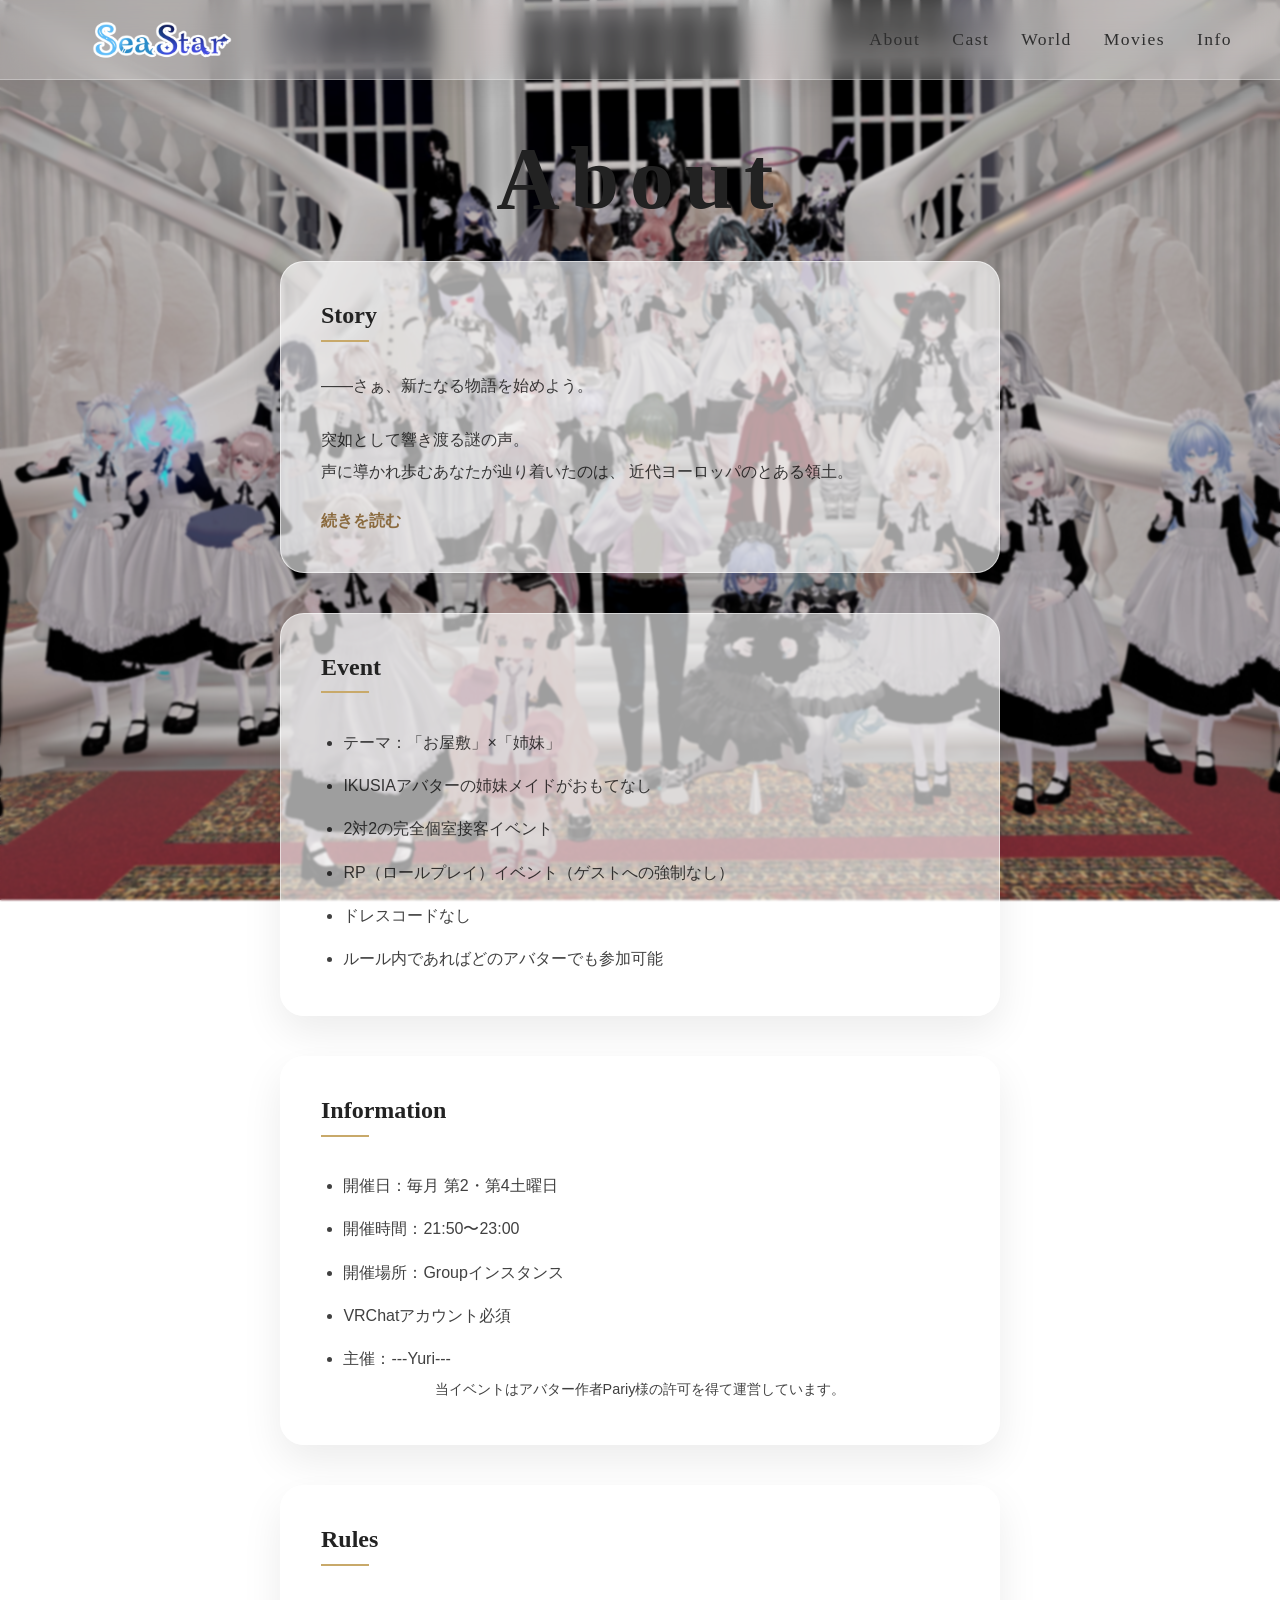
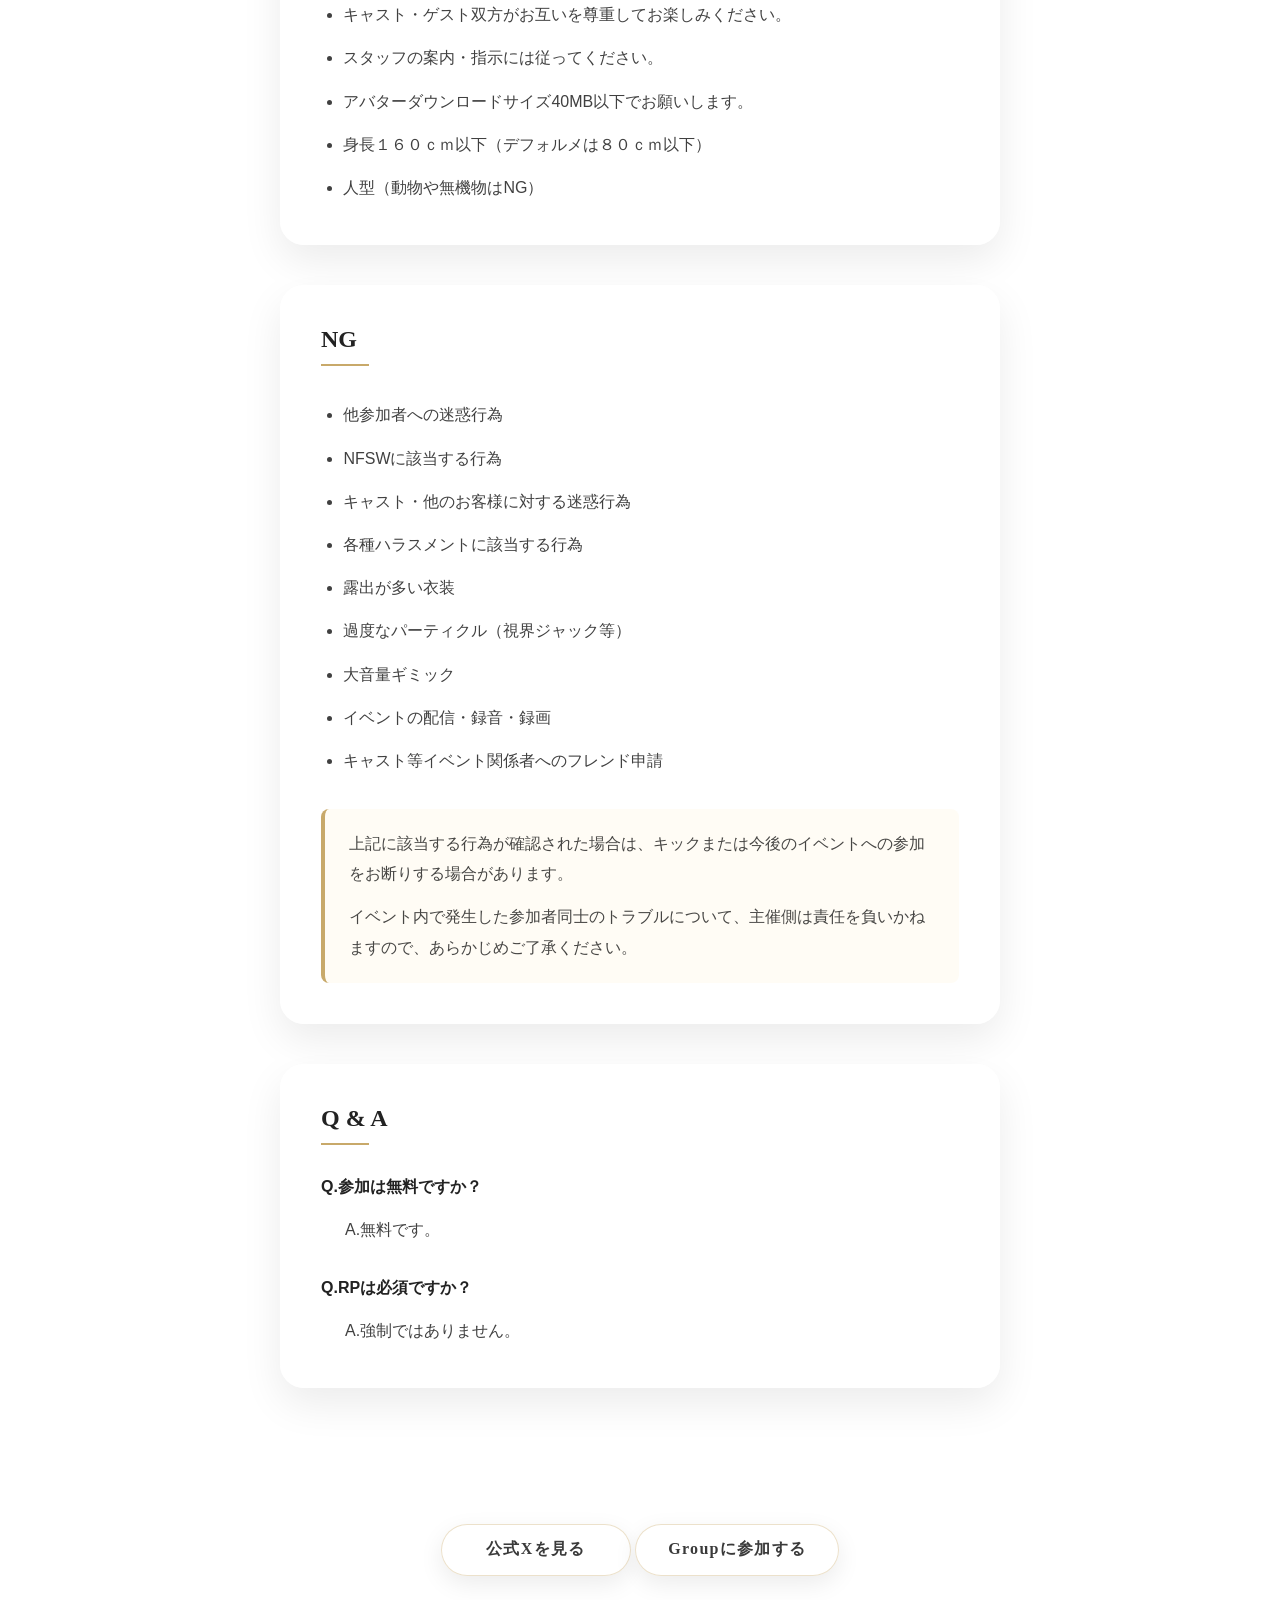
==== commit dc7184ec: "About画面修正対応" ====
--- a/about.html
+++ b/about.html
@@ -18,14 +18,8 @@
     <section class="about">
       <div class="about__overlay">
         <div class="about__content">
-          <p class="about__catch">VRChat Private RP Event</p>
 
           <h1 class="about__title">About</h1>
-
-          <!-- <p class="about__description">
-            お屋敷で紡がれる、一夜限りの物語。<br />
-            IKUSIAアバターの姉妹メイドが、あなたを特別なおもてなしへご案内します。
-          </p> -->
 
           <!-- Story -->
           <div class="about__block">
@@ -39,19 +33,23 @@
               近代ヨーロッパのとある領土。
             </p>
 
-            <p>
-              そこでは領主SeaStar家より、
-              全領民へ一通の招待状が届けられていました。
-            </p>
+            <details class="about__story">
+              <summary></summary>
 
-            <blockquote>
-              「親愛なる領民よ。今宵の舞踏会へ招待する。」
-            </blockquote>
+              <p>
+                そこでは領主SeaStar家より、
+                全領民へ一通の招待状が届けられていました。
+              </p>
 
-            <p>
-              舞踏会の準備が整うまでのひととき。<br />
-              SeaStar家に仕える姉妹メイドが、 談話室にてあなたをお迎えします。
-            </p>
+              <blockquote>
+                「親愛なる領民よ。今宵の舞踏会へ招待する。」
+              </blockquote>
+
+              <p>
+                舞踏会の準備が整うまでのひととき。<br />
+                SeaStar家に仕える姉妹メイドが、 談話室にてあなたをお迎えします。
+              </p>
+            </details>
           </div>
 
           <!-- Event -->
@@ -90,20 +88,50 @@
             <h2>Rules</h2>
 
             <ul>
-              <li>他参加者への迷惑行為は禁止です。</li>
               <li>キャスト・ゲスト双方がお互いを尊重してお楽しみください。</li>
               <li>スタッフの案内・指示には従ってください。</li>
+              <li>アバターダウンロードサイズ40MB以下でお願いします。</li>
+              <li>身長１６０ｃｍ以下（デフォルメは８０ｃｍ以下）</li>
+              <li>人型（動物や無機物はNG）</li>
             </ul>
+          </div>
+
+          <div class="about__block">
+            <h2>NG</h2>
+
+            <ul>
+              <li>他参加者への迷惑行為</li>
+              <li>NFSWに該当する行為</li>
+              <li>キャスト・他のお客様に対する迷惑行為</li>
+              <li>各種ハラスメントに該当する行為</li>
+              <li>露出が多い衣装</li>
+              <li>過度なパーティクル（視界ジャック等）</li>
+              <li>大音量ギミック</li>
+              <li>イベントの配信・録音・録画</li>
+              <li>キャスト等イベント関係者へのフレンド申請</li>
+            </ul>
+
+            <aside class="about__warning">
+              <p>
+                上記に該当する行為が確認された場合は、キックまたは今後のイベントへの参加をお断りする場合があります。
+              </p>
+
+              <p>
+                イベント内で発生した参加者同士のトラブルについて、主催側は責任を負いかねますので、あらかじめご了承ください。
+              </p>
+            </aside>
           </div>
 
           <div class="about__block">
             <h2>Q & A</h2>
 
-            <ul>
-              <li>参加は無料ですか？</li>
-              <p>無料です!</p>
-              <li>あとなにかあるかな募集中</li>
-            </ul>
+            <dl>
+              <dt>Q.参加は無料ですか？</dt>
+              <dd>A.無料です。</dd>
+
+              <dt>Q.RPは必須ですか？</dt>
+              <dd>A.強制ではありません。</dd>
+            </dl>
           </div>
 
           <!-- X埋め込み -->
@@ -123,8 +151,16 @@
             >
               公式Xを見る
             </a>
+
+            <a
+              href="https://vrchat.com/home/group/grp_8b75a8ee-2838-412c-b352-ecafa187acd1"
+              class="button"
+              target="_blank"
+              rel="noopener noreferrer"
+            >
+              Groupに参加する
+            </a>
           </div>
-        </div>
       </div>
     </section>
 
--- a/css/style.css
+++ b/css/style.css
@@ -22,7 +22,7 @@
   content: "";
   position: absolute;
   inset: 0;
-  background: url("../assets/back.png") center/cover no-repeat;
+  background: url("../assets/back.webp") center/cover no-repeat;
   transform: scale(1.03);
   filter: brightness(0.95) saturate(0.85);
   will-change: transform;
--- a/css/about.css
+++ b/css/about.css
@@ -1,3 +1,4 @@
+@charset "UTF-8";
 *,
 *::before,
 *::after {
@@ -25,7 +26,7 @@
   content: "";
   position: absolute;
   inset: 0;
-  background: url("../assets/back.png") center/cover no-repeat fixed;
+  background: url("../assets/back.webp") center/cover no-repeat fixed;
   filter: brightness(0.85) saturate(0.85);
   z-index: -2;
 }
@@ -68,6 +69,27 @@
   font-size: 1.05rem;
   line-height: 2;
   text-align: center;
+}
+.about__story {
+  margin-top: 1rem;
+}
+.about__story summary {
+  cursor: pointer;
+  color: #8b6b3f;
+  font-weight: 600;
+  list-style: none;
+}
+.about__story summary::-webkit-details-marker {
+  display: none;
+}
+.about__story summary::after {
+  content: "続きを読む";
+}
+.about__story[open] summary {
+  display: none;
+}
+.about__story p:first-of-type {
+  margin-top: 1.5rem;
 }
 .about__block {
   width: 100%;
@@ -131,6 +153,38 @@
 .about__block ul li:last-child {
   padding-bottom: 0;
 }
+.about__block dl {
+  margin: 0;
+}
+.about__block dt {
+  margin-top: 1.75rem;
+  color: #222;
+  font-weight: 700;
+  line-height: 1.8;
+}
+.about__block dt:first-child {
+  margin-top: 0;
+}
+.about__block dd {
+  margin: 0.75rem 0 0 1.5rem;
+  color: rgba(0, 0, 0, 0.75);
+  line-height: 2;
+}
+.about__warning {
+  margin-top: 2rem;
+  padding: 1.25rem 1.5rem;
+  border-left: 4px solid #c8a96a;
+  border-radius: 8px;
+  background: rgba(255, 250, 240, 0.65);
+}
+.about__warning p {
+  margin: 0;
+  color: rgba(0, 0, 0, 0.72);
+  line-height: 1.9;
+}
+.about__warning p + p {
+  margin-top: 0.8rem;
+}
 .about__note {
   margin-top: 1.75rem;
   color: rgba(0, 0, 0, 0.55);
@@ -187,6 +241,21 @@
     font-size: 0.95rem;
     line-height: 1.9;
   }
+  .about__block dt {
+    font-size: 0.95rem;
+  }
+  .about__block dd {
+    margin-left: 1.25rem;
+    font-size: 0.95rem;
+    line-height: 1.9;
+  }
+  .about__warning {
+    padding: 1rem 1.25rem;
+  }
+  .about__warning p {
+    font-size: 0.95rem;
+    line-height: 1.8;
+  }
   .about__note {
     font-size: 0.85rem;
   }
